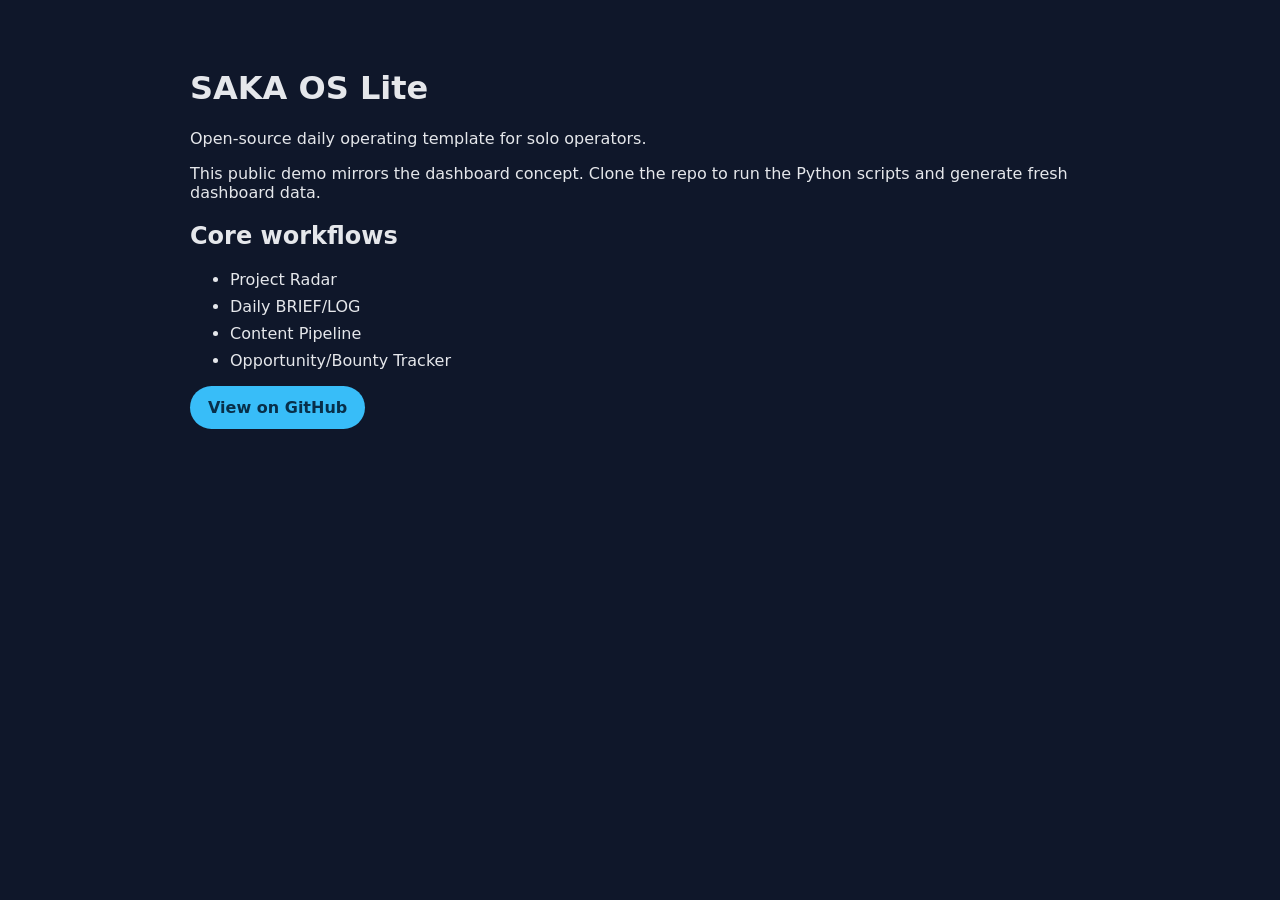
==== docs/index.html @ e6e0983a "Polish public release" ====
<!doctype html><html><head><meta charset="utf-8"><meta name="viewport" content="width=device-width,initial-scale=1"><title>SAKA OS Lite</title><link rel="stylesheet" href="style.css"></head><body><main><h1>SAKA OS Lite</h1><p>Open-source daily operating template for solo operators.</p><p>This public demo mirrors the dashboard concept. Clone the repo to run the Python scripts and generate fresh dashboard data.</p><section><h2>Core workflows</h2><ul><li>Project Radar</li><li>Daily BRIEF/LOG</li><li>Content Pipeline</li><li>Opportunity/Bounty Tracker</li></ul></section><p><a class="btn" href="https://github.com/aiwkgb/saka-os-lite">View on GitHub</a></p></main></body></html>
---- docs/style.css ----
body{font-family:Inter,system-ui,sans-serif;background:#0f172a;color:#e5e7eb;margin:0}main{max-width:900px;margin:0 auto;padding:48px 24px}.btn{display:inline-block;background:#38bdf8;color:#082f49;padding:12px 18px;border-radius:999px;text-decoration:none;font-weight:800}li{margin:8px 0}
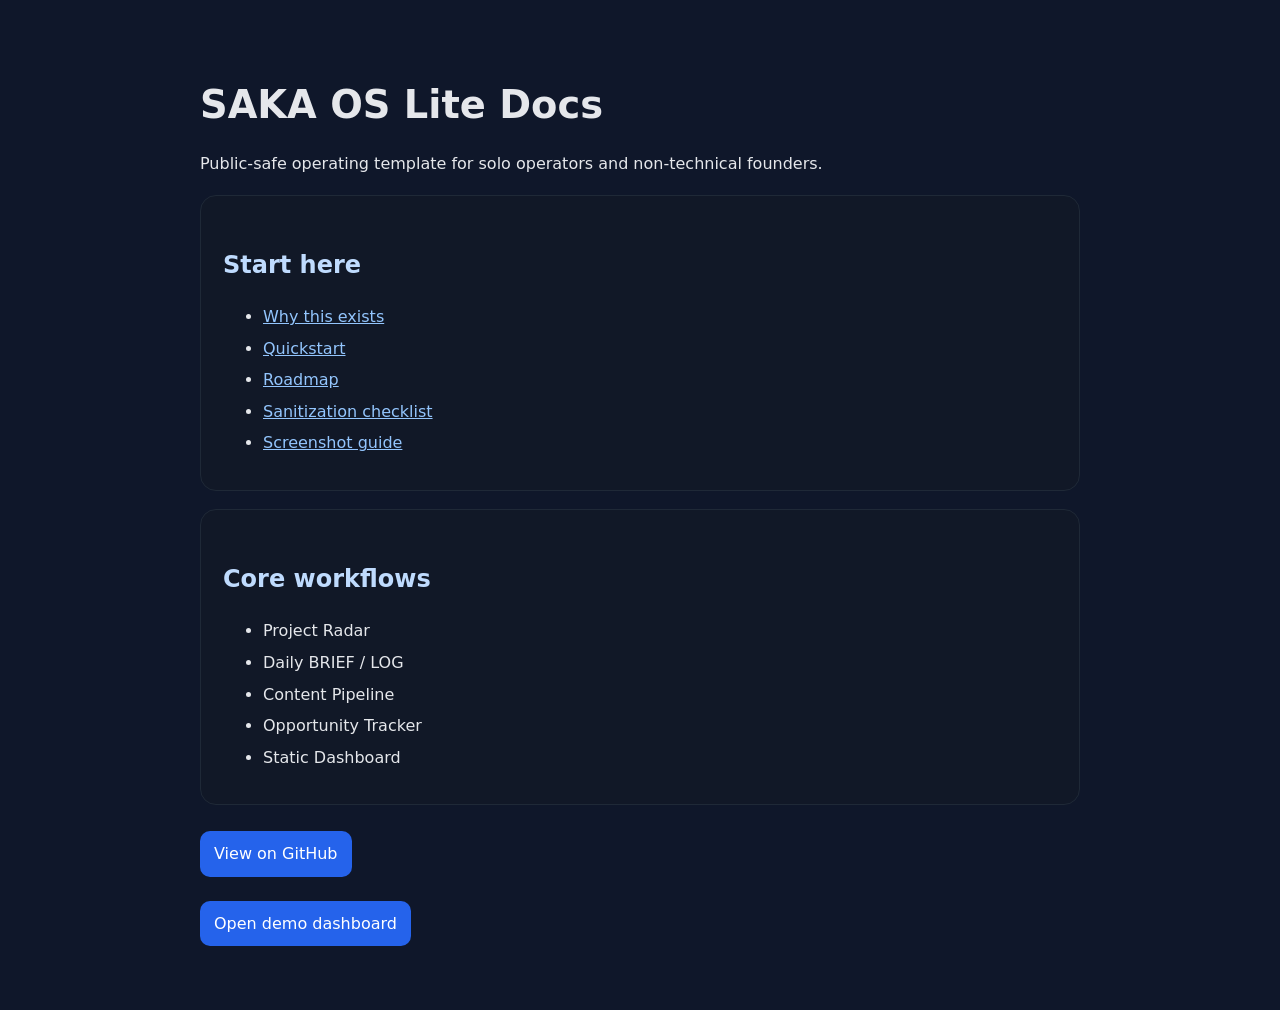
==== commit 64ac92c3: "docs: polish SAKA OS Lite public proof" ====
--- a/docs/index.html
+++ b/docs/index.html
@@ -1 +1,37 @@
-<!doctype html><html><head><meta charset="utf-8"><meta name="viewport" content="width=device-width,initial-scale=1"><title>SAKA OS Lite</title><link rel="stylesheet" href="style.css"></head><body><main><h1>SAKA OS Lite</h1><p>Open-source daily operating template for solo operators.</p><p>This public demo mirrors the dashboard concept. Clone the repo to run the Python scripts and generate fresh dashboard data.</p><section><h2>Core workflows</h2><ul><li>Project Radar</li><li>Daily BRIEF/LOG</li><li>Content Pipeline</li><li>Opportunity/Bounty Tracker</li></ul></section><p><a class="btn" href="https://github.com/aiwkgb/saka-os-lite">View on GitHub</a></p></main></body></html>+<!doctype html>
+<html>
+<head>
+  <meta charset="utf-8">
+  <meta name="viewport" content="width=device-width,initial-scale=1">
+  <title>SAKA OS Lite Docs</title>
+  <link rel="stylesheet" href="style.css">
+</head>
+<body>
+  <main>
+    <h1>SAKA OS Lite Docs</h1>
+    <p>Public-safe operating template for solo operators and non-technical founders.</p>
+    <section>
+      <h2>Start here</h2>
+      <ul>
+        <li><a href="https://github.com/aiwkgb/saka-os-lite/blob/main/docs/WHY.md">Why this exists</a></li>
+        <li><a href="https://github.com/aiwkgb/saka-os-lite/blob/main/docs/QUICKSTART.md">Quickstart</a></li>
+        <li><a href="https://github.com/aiwkgb/saka-os-lite/blob/main/docs/ROADMAP.md">Roadmap</a></li>
+        <li><a href="https://github.com/aiwkgb/saka-os-lite/blob/main/docs/SANITIZATION.md">Sanitization checklist</a></li>
+        <li><a href="https://github.com/aiwkgb/saka-os-lite/blob/main/docs/SCREENSHOTS.md">Screenshot guide</a></li>
+      </ul>
+    </section>
+    <section>
+      <h2>Core workflows</h2>
+      <ul>
+        <li>Project Radar</li>
+        <li>Daily BRIEF / LOG</li>
+        <li>Content Pipeline</li>
+        <li>Opportunity Tracker</li>
+        <li>Static Dashboard</li>
+      </ul>
+    </section>
+    <p><a class="btn" href="https://github.com/aiwkgb/saka-os-lite">View on GitHub</a></p>
+    <p><a class="btn" href="../dashboard/index.html">Open demo dashboard</a></p>
+  </main>
+</body>
+</html>
--- a/docs/style.css
+++ b/docs/style.css
@@ -1 +1 @@
-body{font-family:Inter,system-ui,sans-serif;background:#0f172a;color:#e5e7eb;margin:0}main{max-width:900px;margin:0 auto;padding:48px 24px}.btn{display:inline-block;background:#38bdf8;color:#082f49;padding:12px 18px;border-radius:999px;text-decoration:none;font-weight:800}li{margin:8px 0}+body{font-family:Inter,system-ui,-apple-system,BlinkMacSystemFont,"Segoe UI",sans-serif;margin:0;background:#0f172a;color:#e5e7eb;line-height:1.6}main{max-width:880px;margin:0 auto;padding:48px 20px}h1{font-size:2.4rem;margin-bottom:8px}h2{margin-top:32px;color:#bfdbfe}a{color:#93c5fd}.btn{display:inline-block;margin:8px 8px 0 0;padding:10px 14px;background:#2563eb;color:white;border-radius:10px;text-decoration:none}section{background:#111827;border:1px solid #1f2937;border-radius:16px;padding:18px 22px;margin:18px 0}li{margin:6px 0}
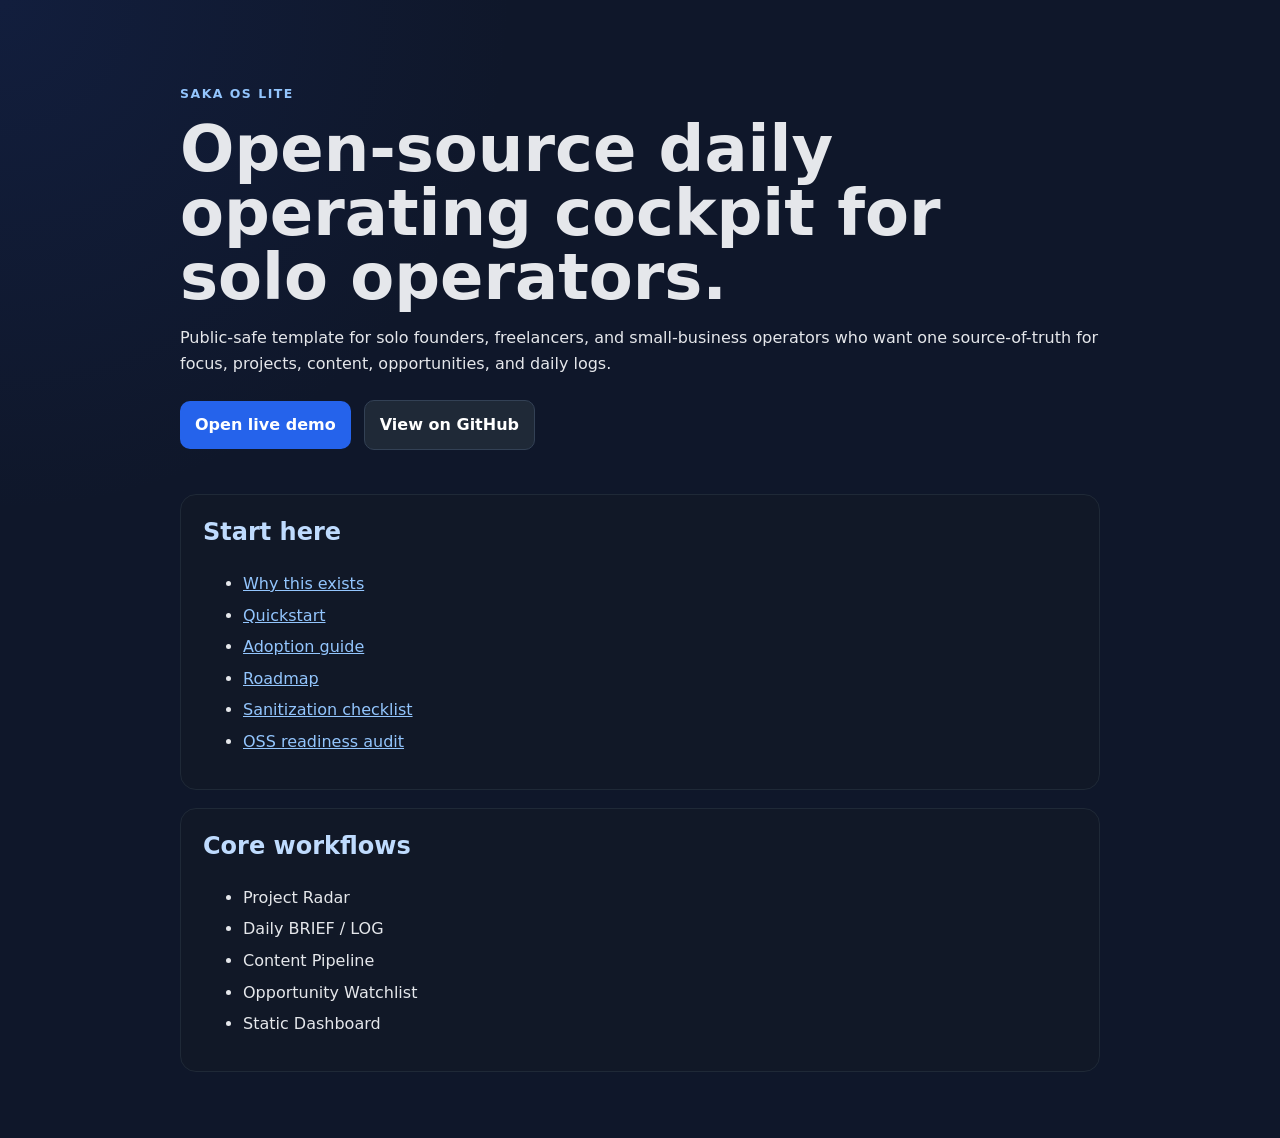
==== commit 2eca4fd3: "fix: publish dashboard demo on GitHub Pages" ====
--- a/docs/index.html
+++ b/docs/index.html
@@ -1,37 +1,46 @@
 <!doctype html>
-<html>
+<html lang="en">
 <head>
   <meta charset="utf-8">
   <meta name="viewport" content="width=device-width,initial-scale=1">
-  <title>SAKA OS Lite Docs</title>
+  <title>SAKA OS Lite</title>
+  <meta name="description" content="Open-source AI-assisted daily operating cockpit for solo founders and small-business operators.">
   <link rel="stylesheet" href="style.css">
 </head>
 <body>
   <main>
-    <h1>SAKA OS Lite Docs</h1>
-    <p>Public-safe operating template for solo operators and non-technical founders.</p>
+    <header class="hero">
+      <p class="eyebrow">SAKA OS Lite</p>
+      <h1>Open-source daily operating cockpit for solo operators.</h1>
+      <p>Public-safe template for solo founders, freelancers, and small-business operators who want one source-of-truth for focus, projects, content, opportunities, and daily logs.</p>
+      <p>
+        <a class="btn" href="demo/">Open live demo</a>
+        <a class="btn secondary" href="https://github.com/aiwkgb/saka-os-lite">View on GitHub</a>
+      </p>
+    </header>
+
     <section>
       <h2>Start here</h2>
       <ul>
         <li><a href="https://github.com/aiwkgb/saka-os-lite/blob/main/docs/WHY.md">Why this exists</a></li>
         <li><a href="https://github.com/aiwkgb/saka-os-lite/blob/main/docs/QUICKSTART.md">Quickstart</a></li>
+        <li><a href="https://github.com/aiwkgb/saka-os-lite/blob/main/docs/ADOPTION.md">Adoption guide</a></li>
         <li><a href="https://github.com/aiwkgb/saka-os-lite/blob/main/docs/ROADMAP.md">Roadmap</a></li>
         <li><a href="https://github.com/aiwkgb/saka-os-lite/blob/main/docs/SANITIZATION.md">Sanitization checklist</a></li>
-        <li><a href="https://github.com/aiwkgb/saka-os-lite/blob/main/docs/SCREENSHOTS.md">Screenshot guide</a></li>
+        <li><a href="https://github.com/aiwkgb/saka-os-lite/blob/main/docs/OSS_READINESS_AUDIT.md">OSS readiness audit</a></li>
       </ul>
     </section>
+
     <section>
       <h2>Core workflows</h2>
       <ul>
         <li>Project Radar</li>
         <li>Daily BRIEF / LOG</li>
         <li>Content Pipeline</li>
-        <li>Opportunity Tracker</li>
+        <li>Opportunity Watchlist</li>
         <li>Static Dashboard</li>
       </ul>
     </section>
-    <p><a class="btn" href="https://github.com/aiwkgb/saka-os-lite">View on GitHub</a></p>
-    <p><a class="btn" href="../dashboard/index.html">Open demo dashboard</a></p>
   </main>
 </body>
 </html>
--- a/docs/style.css
+++ b/docs/style.css
@@ -1 +1 @@
-body{font-family:Inter,system-ui,-apple-system,BlinkMacSystemFont,"Segoe UI",sans-serif;margin:0;background:#0f172a;color:#e5e7eb;line-height:1.6}main{max-width:880px;margin:0 auto;padding:48px 20px}h1{font-size:2.4rem;margin-bottom:8px}h2{margin-top:32px;color:#bfdbfe}a{color:#93c5fd}.btn{display:inline-block;margin:8px 8px 0 0;padding:10px 14px;background:#2563eb;color:white;border-radius:10px;text-decoration:none}section{background:#111827;border:1px solid #1f2937;border-radius:16px;padding:18px 22px;margin:18px 0}li{margin:6px 0}
+body{font-family:Inter,system-ui,-apple-system,BlinkMacSystemFont,"Segoe UI",sans-serif;margin:0;background:radial-gradient(circle at top left,#1e3a8a33,transparent 32rem),#0f172a;color:#e5e7eb;line-height:1.6}main{max-width:920px;margin:0 auto;padding:48px 20px}.hero{padding:24px 0 10px}.eyebrow{color:#93c5fd;font-weight:800;letter-spacing:.12em;text-transform:uppercase;font-size:.78rem}h1{font-size:clamp(2.2rem,5vw,4rem);line-height:1;margin:8px 0 16px;max-width:820px}h2{margin-top:0;color:#bfdbfe}a{color:#93c5fd}.btn{display:inline-block;margin:8px 8px 0 0;padding:11px 15px;background:#2563eb;color:white;border-radius:10px;text-decoration:none;font-weight:800}.btn.secondary{background:#1f2937;border:1px solid #334155}section{background:#111827;border:1px solid #1f2937;border-radius:16px;padding:18px 22px;margin:18px 0}li{margin:6px 0}
